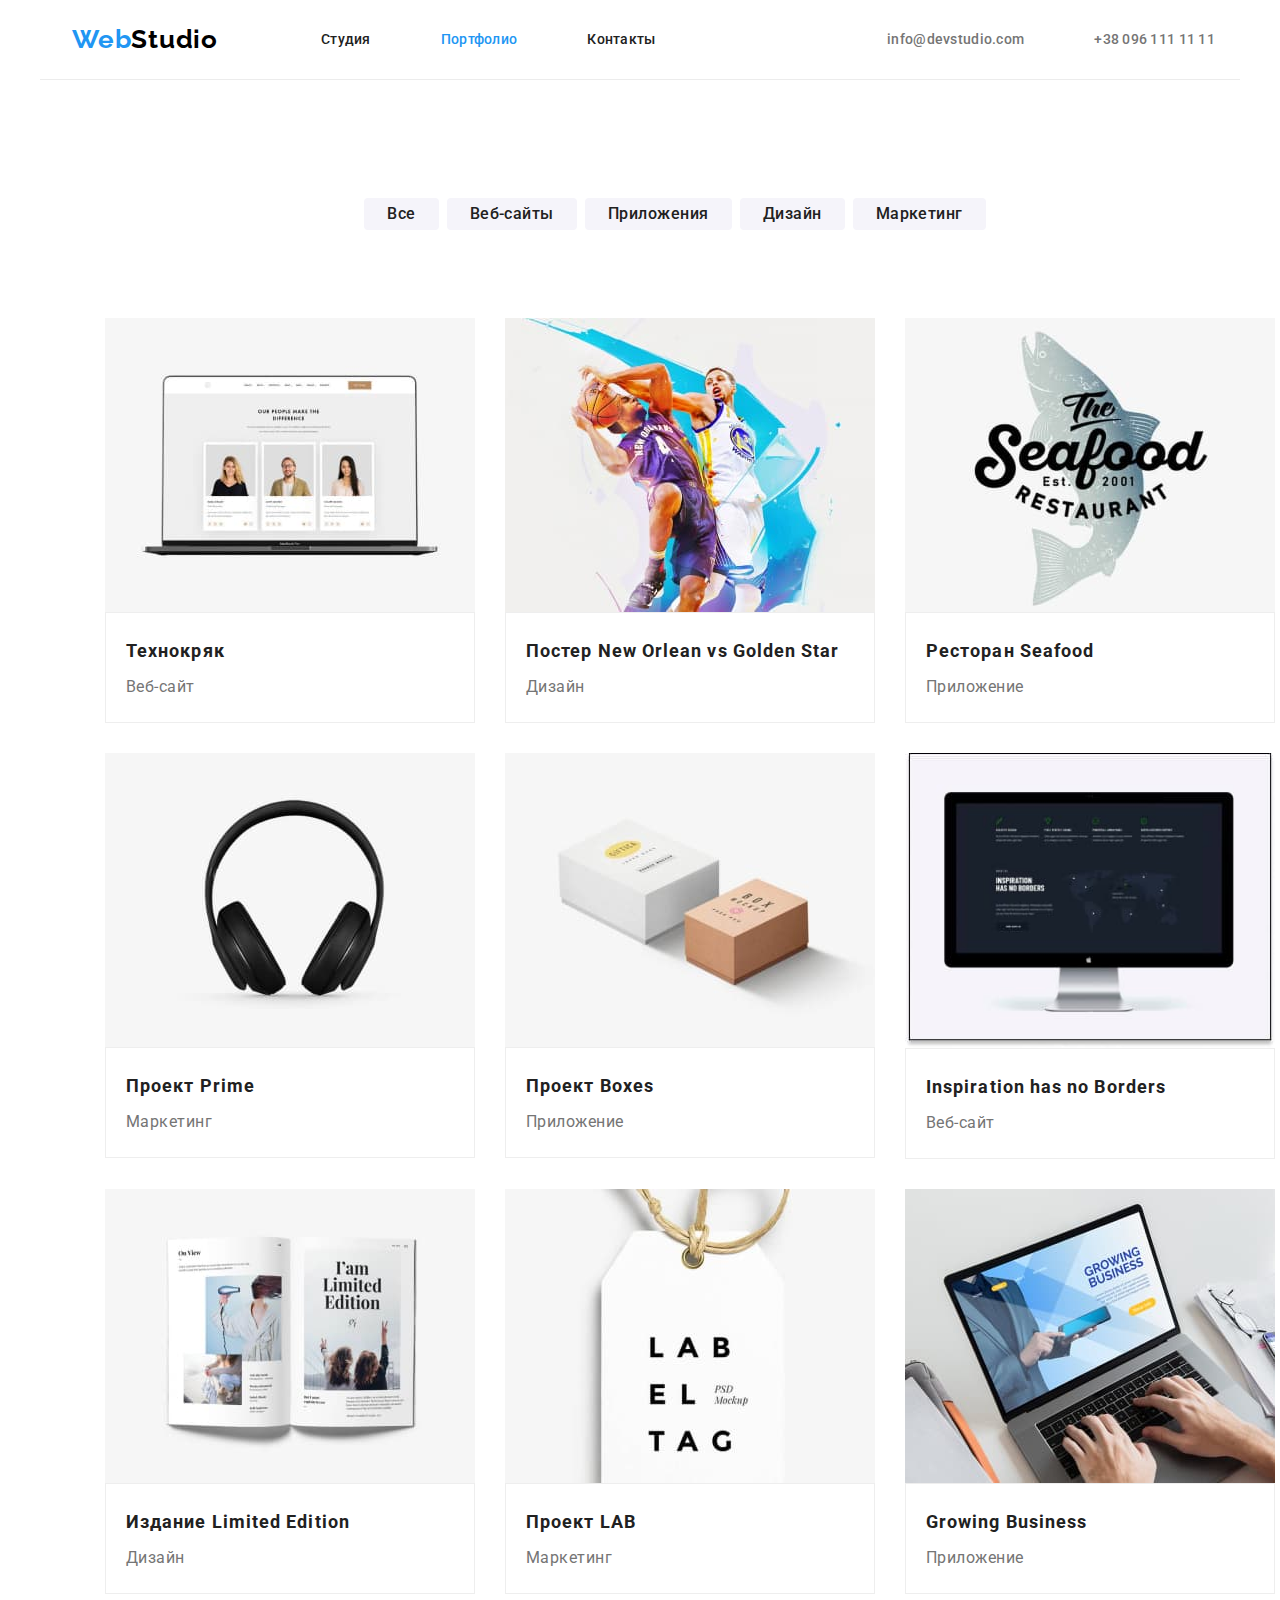
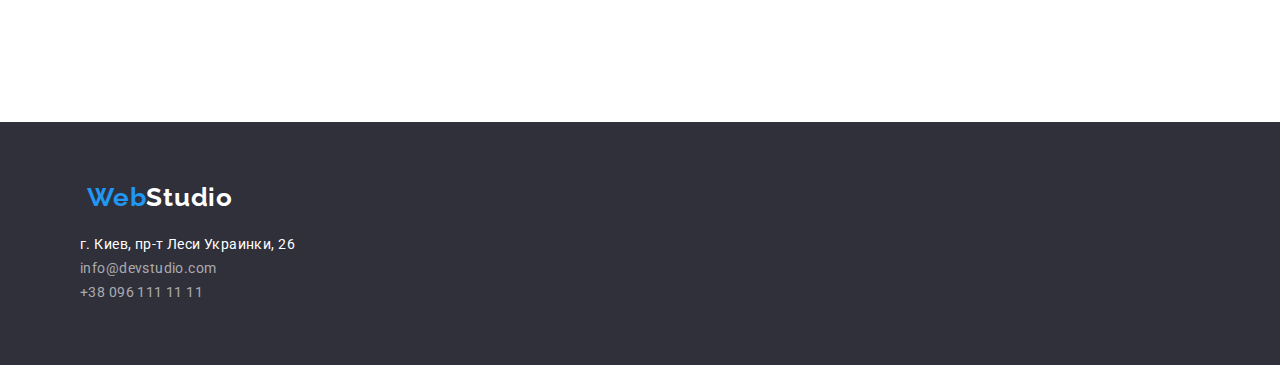
==== portfolio.html @ 70b821ac "Initial commit" ====
<!DOCTYPE html>
<html lang="ru">
  <head>
    <meta charset="UTF-8" />
    <meta http-equiv="X-UA-Compatible" content="IE=edge" />
    <meta name="viewport" content="width=device-width, initial-scale=1.0" />
    <title>Portfolio</title>

    <link rel="preconnect" href="https://fonts.gstatic.com" />
    <link
      href="https://fonts.googleapis.com/css2?family=Raleway:wght@700&family=Roboto:wght@400;500;700;900&display=swap"
      rel="stylesheet"
    />
    <link
      rel="stylesheet"
      href="https://cdnjs.cloudflare.com/ajax/libs/modern-normalize/1.0.0/modern-normalize.css"
    />

    <link rel="stylesheet" href="./css/styles.css" />
  </head>
  <body>
    <!--Шапка сайта-->
    <header>
      <div class="container main-nav line">
        <nav class="header-nav">
          <a href="./index.html" class="logo logo-nav">
            <span class="span-web">Web</span
            ><span class="span-studio">Studio</span></a
          >
          <ul class="site-nav list">
            <li class="item">
              <a href="./index.html" class="link-item">Студия</a>
            </li>
            <li class="item">
              <a href="./portfolio.html" class="link-current link-item"
                >Портфолио</a
              >
            </li>
            <li class="item"><a href="" class="link-item">Контакты</a></li>
          </ul>
        </nav>

        <ul class="list contact">
          <li class="item">
            <a href="mailto:info@devstudio.com" class="header-email link-item"
              >info@devstudio.com</a
            >
          </li>
          <li class="item">
            <a href="tel:+380961111111" class="link-item header-tel">
              +38 096 111 11 11
            </a>
          </li>
        </ul>
      </div>
    </header>

    <main>
      <section class="section">
        <div class="container">
          <h1 class="visually-hidden">Наши работы</h1>
          <h2 class="visually-hidden">Направления работы</h2>
          <ul class="work-list list button-container">
            <li class="button-item">
              <button type="button" class="button-filter text-button">
                Все
              </button>
            </li>
            <li class="button-item">
              <button type="button" class="button-filter text-button">
                Веб-сайты
              </button>
            </li>
            <li class="button-item">
              <button type="button" class="button-filter text-button">
                Приложения
              </button>
            </li>
            <li class="button-item">
              <button type="button" class="button-filter text-button">
                Дизайн
              </button>
            </li>
            <li class="button-item">
              <button type="button" class="button-filter text-button">
                Маркетинг
              </button>
            </li>
          </ul>
          <ul class="work-list list card-set">
            <li class="card-item">
              <div class="card-work">
                <a href=""
                  ><img
                    src="./images/Foto2/1foto.jpg"
                    alt="Наша команда"
                    width="370"
                    height="295"
                    class="img"
                  />
                </a>
              </div>

              <div class="description">
                <h2 class="work-title">Технокряк</h2>
                <p class="work-text">Веб-сайт</p>
              </div>
            </li>
            <li class="card-item">
              <div class="card-work">
                <a href=""
                  ><img
                    src="./images/Foto2/2foto.jpg"
                    alt="Создание постеров"
                    width="370"
                    height="295"
                    class="img"
                  />
                </a>
              </div>

              <div class="description">
                <h2 class="work-title">Постер New Orlean vs Golden Star</h2>
                <p class="work-text">Дизайн</p>
              </div>
            </li>
            <li class="card-item">
              <a href="">
                <div class="card-work">
                  <img
                    src="./images/Foto2/3foto.jpg"
                    alt="Сайт ресторана"
                    width="370"
                    height="295"
                    class="img"
                  />
                </div>
              </a>

              <div class="description">
                <h2 class="work-title">Ресторан Seafood</h2>
                <p class="work-text">Приложение</p>
              </div>
            </li>
            <li class="card-item">
              <div class="card-work">
                <a href=""
                  ><img
                    src="./images/Foto2/4foto.jpg"
                    alt="Маркетинговый проект"
                    width="370"
                    height="295"
                    class="img"
                  />
                </a>
              </div>
              <div class="description">
                <h2 class="work-title">Проект Prime</h2>
                <p class="work-text">Маркетинг</p>
              </div>
            </li>
            <li class="card-item">
              <div class="card-work">
                <a href=""
                  ><img
                    src="./images/Foto2/5foto.jpg"
                    alt="Приложение Boxes"
                    width="370"
                    height="295"
                    class="img"
                  />
                </a>
              </div>

              <div class="description">
                <h2 class="work-title">Проект Boxes</h2>
                <p class="work-text">Приложение</p>
              </div>
            </li>
            <li class="card-item">
              <div class="card-work">
                <a href=""
                  ><img
                    src="./images/Foto2/6foto.jpg"
                    alt="Создание веб-сайтов"
                    width="370"
                    height="295"
                    class="img"
                  />
                </a>
              </div>

              <div class="description">
                <h2 class="work-title">Inspiration has no Borders</h2>
                <p class="work-text">Веб-сайт</p>
              </div>
            </li>
            <li class="card-item">
              <div class="card-work">
                <a href=""
                  ><img
                    src="./images/Foto2/7foto.jpg"
                    alt="Создание дизайнов"
                    width="370"
                    height="295"
                    class="img"
                  />
                </a>
              </div>

              <div class="description">
                <h2 class="work-title">Издание Limited Edition</h2>
                <p class="work-text">Дизайн</p>
              </div>
            </li>
            <li class="card-item">
              <div class="card-work">
                <a href=""
                  ><img
                    src="./images/Foto2/8foto.jpg"
                    alt="Маркетинговый проект"
                    width="370"
                    height="295"
                    class="img"
                  />
                </a>
              </div>

              <div class="description">
                <h2 class="work-title">Проект LAB</h2>
                <p class="work-text">Маркетинг</p>
              </div>
            </li>
            <li class="card-item">
              <div class="card-work">
                <a href=""
                  ><img
                    src="./images/Foto2/9foto.jpg"
                    alt="Создание приложений"
                    width="370"
                    height="295"
                    class="img"
                  />
                </a>
              </div>

              <div class="description">
                <h2 class="work-title">Growing Business</h2>
                <p class="work-text">Приложение</p>
              </div>
            </li>
          </ul>
        </div>
      </section>
    </main>

    <footer class="section-footer">
      <div class="container">
        <div class="contact-footer">
          <div class="logo-footer">
            <a href="./" class="logo">
              <span class="span-web">Web</span
              ><span class="span-studio-footer">Studio</span></a
            >
          </div>
          <address class="address">
            <ul class="list list-footer">
              <li>
                <a
                  href="https://goo.gl/maps/Ed6KkoPYDBSFaAVK7"
                  target="_blank"
                  rel="noreferrer noopener "
                  class="link-item address"
                  >г. Киев, пр-т Леси Украинки, 26</a
                >
              </li>
              <li>
                <a href="mailto:info@devstudio.com" class="link-item email"
                  >info@devstudio.com</a
                >
              </li>
              <li>
                <a href="tel:+380961111111" class="link-item tel"
                  >+38 096 111 11 11</a
                >
              </li>
            </ul>
          </address>
        </div>
      </div>
    </footer>
  </body>
</html>
---- css/styles.css ----
:root {
  --primary-text-color: #212121;
  --secondary-text-color: #757575;
  --accent-color: #2196f3;
  --primery-white-color: #ffffff;
  --secondary-background-color: #f5f4fa;
  --accent-background-color: #2196f3;
  --button-hero-text-color: #ffffff;
  --bg-hero-color: #2f303a;
  --card-set-gap: 30px;
}
/* цвет основного текста #212121 */
/* вторичный цвет текста #757575 */
/* белый #FFFFFF */
/* акцент  #2196F3*/
/* borders  #EEEEEE*/
/*стилизация логотипа*/

html {
  box-sizing: border-box;
}
*,
*::before,
*::after {
  box-sizing: inherit;
}
body {
  font-family: 'Roboto', sans-serif;
  background-color: var(--primery-white-color);
  color: var(--primary-text-color);
}
/*утилита*/
.visually-hidden {
  position: absolute !important;
  clip: rect(1px 1px 1px 1px);
  clip: rect(1px, 1px, 1px, 1px);
  padding: 0 !important;
  border: 0 !important;
  height: 1px !important;
  width: 1px !important;
  overflow: hidden;
}
.list {
  padding: 0;
  margin: 0;
  list-style: none;
}
.container {
  width: 1200px;
  margin-left: auto;
  margin-right: auto;
  padding-left: 15px;
  padding-right: 15px;
}

.section {
  padding-top: 94px;
  padding-bottom: 94px;
}
/*оформление хедера*/
.main-nav {
  display: flex;
  align-items: center;
  height: 80px;
  width: 1200px;
}
.line {
  border-bottom: 1px solid #ececec;
}

.header-nav {
  display: flex;
  align-items: center;
}
.site-nav {
  display: flex;
}
.site-nav .item:not(:last-child) {
  margin-right: 50px;
}
.site-nav .link-current {
  color: var(--accent-color);
  text-decoration: none;
}

.contact {
  display: flex;
  margin-left: auto;
  margin-top: 0;
  margin-bottom: 0;
}
.contact .item + .item {
  margin-left: 50px;
}

.logo {
  margin-right: 93px;
  margin-left: 17px;
  font-family: Raleway;
  font-weight: bold;
  font-size: 26px;
  line-height: 1.2;
  letter-spacing: 0.03em;
  text-decoration: none;
}

.span-web {
  color: var(--accent-color);
}

.span-studio {
  color: #000000;
}

/*стилизация ссылок*/
.link-item {
  padding: 10px;
  color: var(--primary-text-color);
  font-family: Roboto;
  font-weight: 500;
  font-size: 14px;
  line-height: 1.14;
  letter-spacing: 0.02em;
  text-decoration: none;
}
.header-email,
.header-tel {
  color: var(--secondary-text-color);
  text-decoration: none;
}
.link-item:hover,
.link-item:focus {
  color: var(--accent-color);
}

/*секция герой 1 стр*/
.section-hero {
  background-color: var(--bg-hero-color);
  padding-top: 200px;
  padding-bottom: 200px;
  text-align: center;
}

.hero-title {
  margin: 0 auto;
  margin-bottom: 30px;
  max-width: 696px;
  color: var(--primery-white-color);
  font-weight: 900;
  font-size: 44px;
  line-height: 1.4;
  letter-spacing: 0.06em;
  text-transform: uppercase;
  text-align: center;
}
.hero-button {
  margin-right: auto;
  margin-left: auto;
  border-radius: 4px;
  padding: 10px 32px;
  min-width: 200px;
  border: 1px solid transparent;
  height: 50px;
  color: var(--button-hero-text-color);
  background-color: var(--accent-color);
  font-weight: 700;
  font-size: 16px;
  line-height: 1.9;
  display: flex;
  letter-spacing: 0.06em;
}
.hero-button:hover,
.hero-button:focus {
  cursor: pointer;
  color: var(--button-hero-text-color);
  background-color: #188ce8;
}
/*секция преимущества*/
.advantages {
  display: flex;
  flex-direction: row;
  margin-left: -15px;
  margin-right: -15px;
}
.item-advantages {
  align-items: center;
  width: 270px;
  margin-top: 0;
  margin-bottom: 0;
  margin-left: 15px;
  margin-right: 15px;
}
.business {
  display: flex;
  flex-direction: row;
  /*width: calc(100%-60px/3);*/
  margin-left: -30px;
}
.business-item {
  width: 370px;
  margin-right: 30px;
}
.business-item:last-child {
  margin-right: 0;
}
.team-cards {
  display: flex;
  flex-direction: row;
  margin-right: -30px;
}
.card {
  width: 270px;
  margin-right: 30px;
  border-radius: 0px 0px 4px 4px;
}
.card:last-child {
  margin-right: 0;
}
.content-card {
  display: flex;
  flex-wrap: wrap;
  flex-direction: column;
  padding-top: 30px;
  text-align: center;
  border-bottom-width: 1px;
  border-bottom-style: solid;
  border-bottom-color: #eeeeee;
}

.img {
  display: block;
  max-width: 100%;
  height: auto;
}

/*заголовки секций*/
.title-section {
  margin-top: 0;
  margin-bottom: 50px;
  color: var(--primary-text-color);
  font-weight: 700;
  font-size: 36px;
  line-height: 1.16;
  text-align: center;
  letter-spacing: 0.03em;
}
/*заголовки h2*/
.title-content {
  margin-top: 0;
  margin-bottom: 0;
  color: var(--primary-text-color);
  font-weight: 700;
  font-size: 14px;
  line-height: 1.14;
  letter-spacing: 0.03em;
  text-transform: uppercase;
}
/*текстовый контент в секциях*/
.team {
  background-color: var(--secondary-background-color);
}
.p-text {
  margin-top: 0;
  margin-bottom: 0;
  padding-top: 10px;
  color: var(--secondary-text-color);
  font-size: 14px;
  line-height: 1.7;
  letter-spacing: 0.03em;
}

/*имена в секции команда*/
.team-name {
  margin-top: 0;
  margin-bottom: 0;
  padding-bottom: 10px;
  font-weight: 500;
  font-size: 16px;
  line-height: 1.9;
  letter-spacing: 0.03em;
  color: var(--primary-text-color);
  text-align: center;
}
/*профессии в секции команда*/
.prof-item {
  margin-top: 0;
  margin-bottom: 0;
  padding-bottom: 30px;
  color: var(--secondary-text-color);
  font-size: 16px;
  line-height: 1.9px;
  letter-spacing: 0.03em;
  text-align: center;
}
/*кнопки на странице портфолио*/
.button-filter {
  border-radius: 4px;
  padding: 6px 22px;
  border: 1px solid transparent;
  font-weight: 500;
  text-align: center;
  letter-spacing: 0.03em;
  color: var(--primary-text-color);
  background-color: var(--secondary-background-color);
}

.work.text-button {
  color: var(--primary-text-color);
  font-weight: 500;
  font-size: 16px;
  line-height: 1.6px;
  letter-spacing: 0.03em;
}

.button-filter:hover,
.button-filter:focus {
  cursor: pointer;
  color: var(--primery-white-color);
  background-color: var(--accent-background-color);
}
.button-container {
  display: flex;
  list-style: none;
  align-items: center;
  justify-content: center;
  height: 80px;
  width: 1200px;
}
.button-item {
  margin-right: 8px;
}
.button-item:last-child {
  margin-right: 0;
}

/*заголовки h2 списка работ*/
.work-title {
  margin-top: 0;
  margin-bottom: 0;
  color: var(--primary-text-color);
  font-weight: 700;
  font-size: 18px;
  line-height: 2;
  letter-spacing: 0.06em;
}
/*текст списка работ*/

.work-text {
  margin: 0;
  padding-top: 4px;
  color: var(--secondary-text-color);
  font-size: 16px;
  line-height: 1.8;
  letter-spacing: 0.03em;
}
.card-set {
  padding: 0;
  margin: 0;
  display: flex;
  flex-wrap: wrap;
  margin-left: calc(-1 * var(--card-set-gap));
  margin-top: calc(-1 * var(--card-set-gap));
  list-style: none;
}
.card-set > .card-item {
  margin-left: var(--card-set-gap);
  margin-top: var(--card-set-gap);
  flex-basis: calc(100% / 3 - var(--card-set-gap));
}
.card-set:ntn-child(3n) {
  margin-right: 0;
}

.description {
  padding-left: 20px;
  padding-right: 20px;
  padding-top: 20px;
  padding-bottom: 20px;
  border: 1px solid #eeeeee;
}
.work-list {
  width: 1240px;
  padding-left: 20px;
  padding-right: 20px;
  margin-left: auto;
  margin-right: auto;
  margin-top: 0;
  margin-bottom: 34px;
}

/*футер*/
.span-studio-footer {
  color: var(--primery-white-color);
}
.logo-footer {
  padding-top: 60px;
  padding-left: 201px;
  padding-right: 1226px;
}

.section-footer {
  background-color: var(--bg-hero-color);
}
.address {
  color: var(--button-hero-text-color);
  font-weight: 400;
  font-size: 14px;
  line-height: 1.7;
  letter-spacing: 0.03em;
  font-style: normal;
  text-decoration: none;
}
.email,
.tel {
  color: rgba(255, 255, 255, 0.6);
  font-weight: 400;
  font-size: 14px;
  line-height: 1.7;
  letter-spacing: 0.03em;
  text-decoration: none;
}
.list-footer {
  list-style: none;
  margin-top: 0;
  margin-bottom: 0;
  margin-left: 0;
  padding-bottom: 60px;
  padding-left: 15px;
}
.logo-footer {
  display: block;
  padding-top: 60px;
  padding-left: 15px;
  margin-bottom: 20px;
  margin-left: 0;
  margin-right: auto;
}
.contact-footer {
  display: flex;
  flex-direction: column;
  justify-content: flex-start;
}
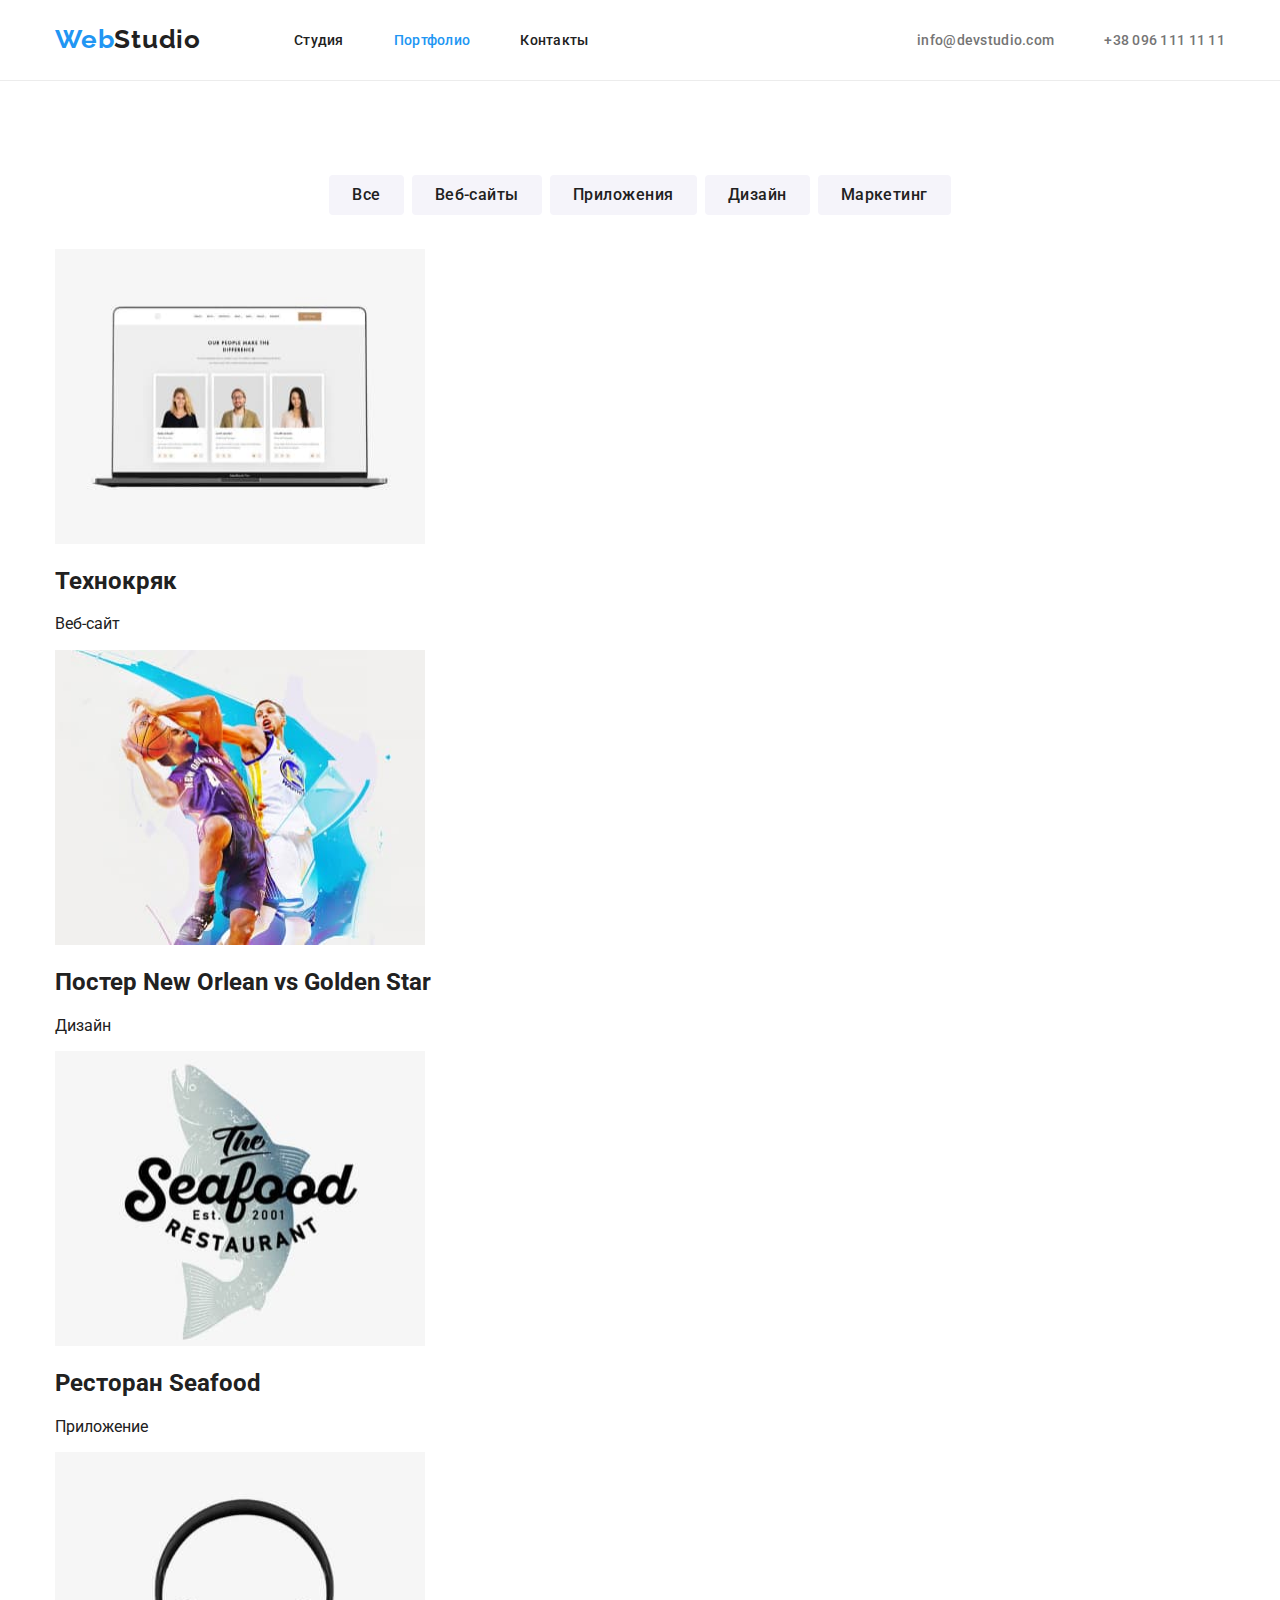
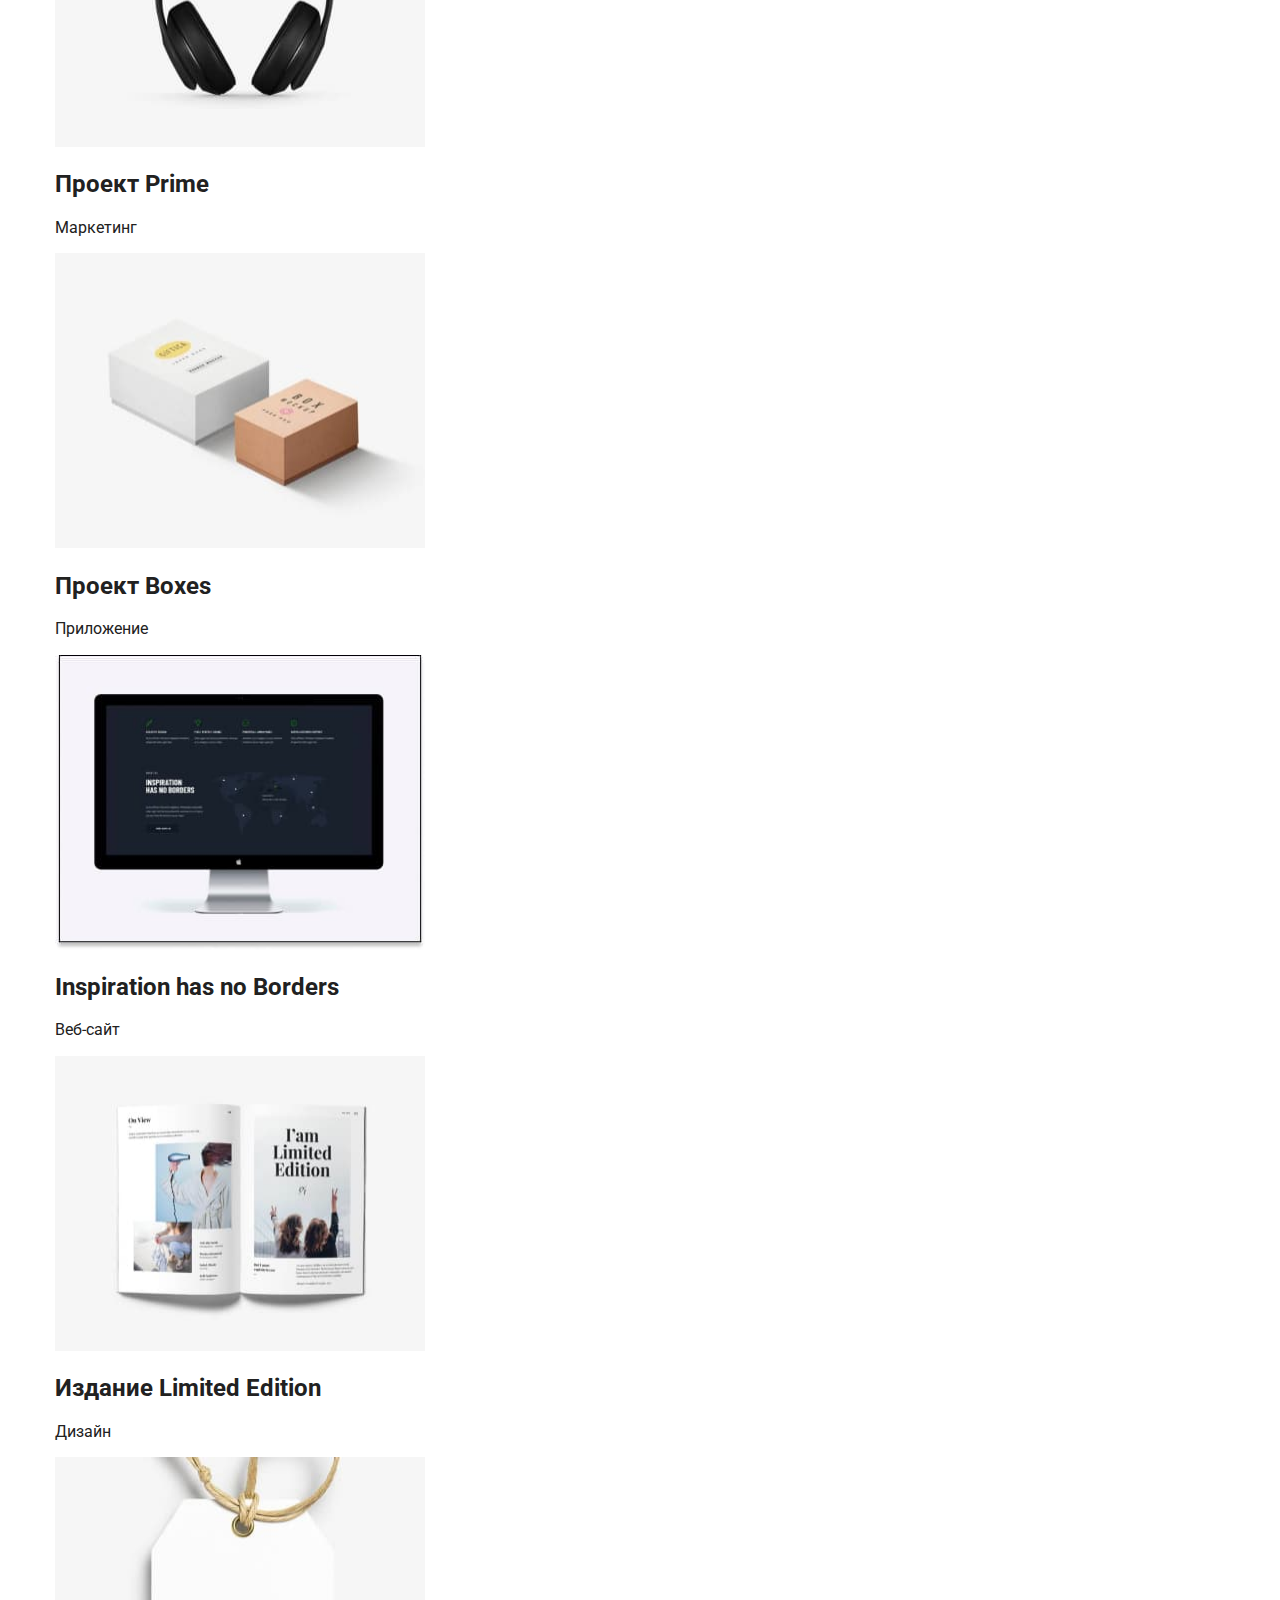
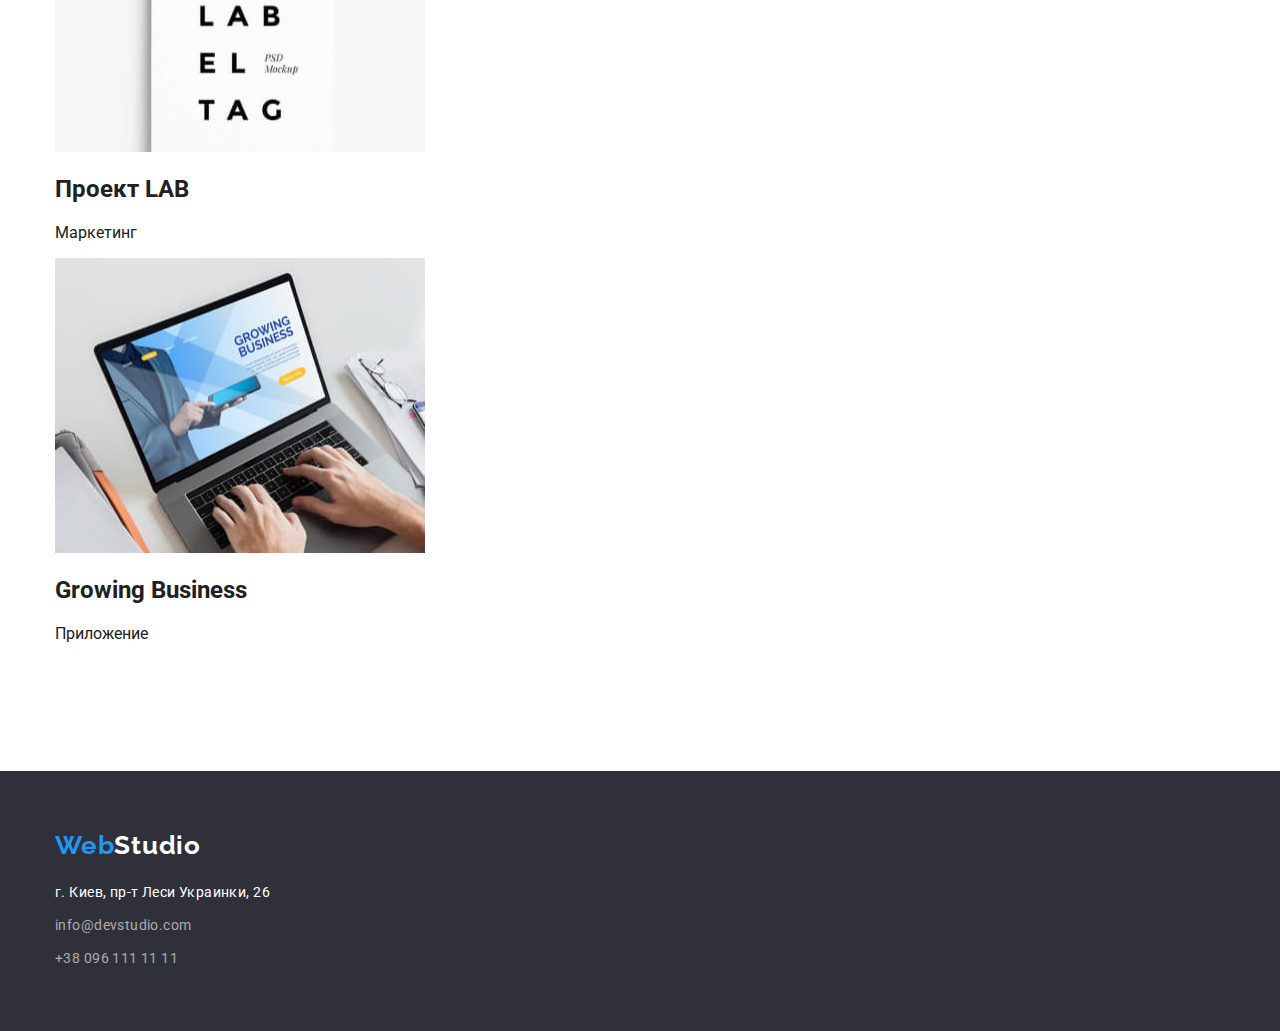
==== commit 0d854906: "стилизация и позиционирование" ====
--- a/portfolio.html
+++ b/portfolio.html
@@ -20,34 +20,34 @@
   </head>
   <body>
     <!--Шапка сайта-->
-    <header>
-      <div class="container main-nav line">
+    <header class="line">
+      <div class="container main-nav">
         <nav class="header-nav">
-          <a href="./index.html" class="logo logo-nav">
+          <a href="./index.html" class="logo link logo-nav">
             <span class="span-web">Web</span
             ><span class="span-studio">Studio</span></a
           >
           <ul class="site-nav list">
             <li class="item">
-              <a href="./index.html" class="link-item">Студия</a>
+              <a href="./index.html" class="link link-item">Студия</a>
             </li>
             <li class="item">
-              <a href="./portfolio.html" class="link-current link-item"
+              <a href="./portfolio.html" class="link link-current link-item"
                 >Портфолио</a
               >
             </li>
-            <li class="item"><a href="" class="link-item">Контакты</a></li>
+            <li class="item"><a href="" class="link link-item">Контакты</a></li>
           </ul>
         </nav>
 
         <ul class="list contact">
           <li class="item">
-            <a href="mailto:info@devstudio.com" class="header-email link-item"
+            <a href="mailto:info@devstudio.com" class="link header-email"
               >info@devstudio.com</a
             >
           </li>
           <li class="item">
-            <a href="tel:+380961111111" class="link-item header-tel">
+            <a href="tel:+380961111111" class="link header-tel">
               +38 096 111 11 11
             </a>
           </li>
@@ -60,7 +60,7 @@
         <div class="container">
           <h1 class="visually-hidden">Наши работы</h1>
           <h2 class="visually-hidden">Направления работы</h2>
-          <ul class="work-list list button-container">
+          <ul class="work-list list buttons">
             <li class="button-item">
               <button type="button" class="button-filter text-button">
                 Все
@@ -90,7 +90,7 @@
           <ul class="work-list list card-set">
             <li class="card-item">
               <div class="card-work">
-                <a href=""
+                <a href="" class="link"
                   ><img
                     src="./images/Foto2/1foto.jpg"
                     alt="Наша команда"
@@ -108,7 +108,7 @@
             </li>
             <li class="card-item">
               <div class="card-work">
-                <a href=""
+                <a href="" class="link"
                   ><img
                     src="./images/Foto2/2foto.jpg"
                     alt="Создание постеров"
@@ -125,7 +125,7 @@
               </div>
             </li>
             <li class="card-item">
-              <a href="">
+              <a href="" class="link">
                 <div class="card-work">
                   <img
                     src="./images/Foto2/3foto.jpg"
@@ -144,7 +144,7 @@
             </li>
             <li class="card-item">
               <div class="card-work">
-                <a href=""
+                <a href="" class="link"
                   ><img
                     src="./images/Foto2/4foto.jpg"
                     alt="Маркетинговый проект"
@@ -161,7 +161,7 @@
             </li>
             <li class="card-item">
               <div class="card-work">
-                <a href=""
+                <a href="" class="link"
                   ><img
                     src="./images/Foto2/5foto.jpg"
                     alt="Приложение Boxes"
@@ -179,7 +179,7 @@
             </li>
             <li class="card-item">
               <div class="card-work">
-                <a href=""
+                <a href="" class="link"
                   ><img
                     src="./images/Foto2/6foto.jpg"
                     alt="Создание веб-сайтов"
@@ -197,7 +197,7 @@
             </li>
             <li class="card-item">
               <div class="card-work">
-                <a href=""
+                <a href="" class="link"
                   ><img
                     src="./images/Foto2/7foto.jpg"
                     alt="Создание дизайнов"
@@ -215,7 +215,7 @@
             </li>
             <li class="card-item">
               <div class="card-work">
-                <a href=""
+                <a href="" class="link"
                   ><img
                     src="./images/Foto2/8foto.jpg"
                     alt="Маркетинговый проект"
@@ -233,7 +233,7 @@
             </li>
             <li class="card-item">
               <div class="card-work">
-                <a href=""
+                <a href="" class="link"
                   ><img
                     src="./images/Foto2/9foto.jpg"
                     alt="Создание приложений"
@@ -258,29 +258,29 @@
       <div class="container">
         <div class="contact-footer">
           <div class="logo-footer">
-            <a href="./" class="logo">
+            <a href="./" class="link logo">
               <span class="span-web">Web</span
               ><span class="span-studio-footer">Studio</span></a
             >
           </div>
           <address class="address">
             <ul class="list list-footer">
-              <li>
+              <li class="item-contact">
                 <a
                   href="https://goo.gl/maps/Ed6KkoPYDBSFaAVK7"
                   target="_blank"
                   rel="noreferrer noopener "
-                  class="link-item address"
+                  class="link address"
                   >г. Киев, пр-т Леси Украинки, 26</a
                 >
               </li>
-              <li>
-                <a href="mailto:info@devstudio.com" class="link-item email"
+              <li class="item-contact">
+                <a href="mailto:info@devstudio.com" class="link email"
                   >info@devstudio.com</a
                 >
               </li>
-              <li>
-                <a href="tel:+380961111111" class="link-item tel"
+              <li class="item-contact">
+                <a href="tel:+380961111111" class="link tel"
                   >+38 096 111 11 11</a
                 >
               </li>
--- a/css/styles.css
+++ b/css/styles.css
@@ -41,23 +41,39 @@
   overflow: hidden;
 }
 .list {
+  margin: 0;
   padding: 0;
-  margin: 0;
   list-style: none;
 }
 .container {
   width: 1200px;
-  margin-left: auto;
-  margin-right: auto;
   padding-left: 15px;
   padding-right: 15px;
-}
-
+  margin-left: auto;
+  margin-right: auto;
+}
 .section {
   padding-top: 94px;
   padding-bottom: 94px;
 }
-/*оформление хедера*/
+.title-section {
+  margin-top: 0;
+  margin-bottom: 50px;
+  color: var(--primary-text-color);
+  font-weight: 700;
+  font-size: 36px;
+  line-height: 1.16;
+  text-align: center;
+  letter-spacing: 0.03em;
+}
+.link {
+  text-decoration: none;
+}
+.link:hover,
+.link:focus {
+  color: var(--accent-color);
+}
+/*хедер*/
 .main-nav {
   display: flex;
   align-items: center;
@@ -94,53 +110,46 @@
 }
 
 .logo {
-  margin-right: 93px;
-  margin-left: 17px;
   font-family: Raleway;
   font-weight: bold;
   font-size: 26px;
-  line-height: 1.2;
+  line-height: 1, 19;
   letter-spacing: 0.03em;
   text-decoration: none;
 }
-
+.logo-nav {
+  display: block;
+  margin-right: 93px;
+}
 .span-web {
   color: var(--accent-color);
 }
-
 .span-studio {
-  color: #000000;
-}
-
-/*стилизация ссылок*/
+  color: var(--primary-text-color);
+}
 .link-item {
-  padding: 10px;
-  color: var(--primary-text-color);
-  font-family: Roboto;
   font-weight: 500;
   font-size: 14px;
   line-height: 1.14;
   letter-spacing: 0.02em;
-  text-decoration: none;
+  color: var(--primary-text-color);
 }
 .header-email,
 .header-tel {
+  font-weight: 500;
+  font-size: 14px;
+  line-height: 1.14;
+  letter-spacing: 0.02em;
   color: var(--secondary-text-color);
-  text-decoration: none;
-}
-.link-item:hover,
-.link-item:focus {
-  color: var(--accent-color);
-}
-
-/*секция герой 1 стр*/
+}
+/*герой*/
+
 .section-hero {
   background-color: var(--bg-hero-color);
   padding-top: 200px;
   padding-bottom: 200px;
   text-align: center;
 }
-
 .hero-title {
   margin: 0 auto;
   margin-bottom: 30px;
@@ -175,124 +184,31 @@
   color: var(--button-hero-text-color);
   background-color: #188ce8;
 }
-/*секция преимущества*/
-.advantages {
-  display: flex;
-  flex-direction: row;
-  margin-left: -15px;
-  margin-right: -15px;
-}
-.item-advantages {
-  align-items: center;
-  width: 270px;
-  margin-top: 0;
-  margin-bottom: 0;
-  margin-left: 15px;
-  margin-right: 15px;
-}
-.business {
-  display: flex;
-  flex-direction: row;
-  /*width: calc(100%-60px/3);*/
-  margin-left: -30px;
-}
-.business-item {
-  width: 370px;
-  margin-right: 30px;
-}
-.business-item:last-child {
-  margin-right: 0;
-}
-.team-cards {
-  display: flex;
-  flex-direction: row;
-  margin-right: -30px;
-}
-.card {
-  width: 270px;
-  margin-right: 30px;
-  border-radius: 0px 0px 4px 4px;
-}
-.card:last-child {
-  margin-right: 0;
-}
-.content-card {
-  display: flex;
-  flex-wrap: wrap;
-  flex-direction: column;
-  padding-top: 30px;
-  text-align: center;
-  border-bottom-width: 1px;
-  border-bottom-style: solid;
-  border-bottom-color: #eeeeee;
-}
-
-.img {
-  display: block;
-  max-width: 100%;
-  height: auto;
-}
-
-/*заголовки секций*/
-.title-section {
-  margin-top: 0;
-  margin-bottom: 50px;
-  color: var(--primary-text-color);
-  font-weight: 700;
-  font-size: 36px;
-  line-height: 1.16;
-  text-align: center;
-  letter-spacing: 0.03em;
-}
-/*заголовки h2*/
+/*преимущества*/
+.section-advantages {
+  padding-top: 94px;
+  padding-bottom: 0;
+}
 .title-content {
-  margin-top: 0;
-  margin-bottom: 0;
-  color: var(--primary-text-color);
-  font-weight: 700;
-  font-size: 14px;
-  line-height: 1.14;
+  font-weight: bold;
+  font-size: 14px;
+  line-height: 1, 14;
   letter-spacing: 0.03em;
   text-transform: uppercase;
-}
-/*текстовый контент в секциях*/
-.team {
-  background-color: var(--secondary-background-color);
+  color: var(--primary-text-color);
+  margin-top: 0;
+  margin-bottom: 10px;
 }
 .p-text {
-  margin-top: 0;
-  margin-bottom: 0;
-  padding-top: 10px;
-  color: var(--secondary-text-color);
-  font-size: 14px;
-  line-height: 1.7;
-  letter-spacing: 0.03em;
-}
-
-/*имена в секции команда*/
-.team-name {
-  margin-top: 0;
-  margin-bottom: 0;
-  padding-bottom: 10px;
-  font-weight: 500;
-  font-size: 16px;
-  line-height: 1.9;
-  letter-spacing: 0.03em;
-  color: var(--primary-text-color);
-  text-align: center;
-}
-/*профессии в секции команда*/
-.prof-item {
-  margin-top: 0;
-  margin-bottom: 0;
-  padding-bottom: 30px;
-  color: var(--secondary-text-color);
-  font-size: 16px;
-  line-height: 1.9px;
-  letter-spacing: 0.03em;
-  text-align: center;
-}
-/*кнопки на странице портфолио*/
+}
+/*buttons*/
+.work-list {
+  margin-left: auto;
+  margin-right: auto;
+  margin-top: 0;
+  margin-bottom: 34px;
+}
+
 .button-filter {
   border-radius: 4px;
   padding: 6px 22px;
@@ -303,28 +219,19 @@
   color: var(--primary-text-color);
   background-color: var(--secondary-background-color);
 }
-
-.work.text-button {
-  color: var(--primary-text-color);
-  font-weight: 500;
-  font-size: 16px;
-  line-height: 1.6px;
-  letter-spacing: 0.03em;
-}
-
 .button-filter:hover,
 .button-filter:focus {
   cursor: pointer;
   color: var(--primery-white-color);
   background-color: var(--accent-background-color);
 }
-.button-container {
-  display: flex;
-  list-style: none;
-  align-items: center;
-  justify-content: center;
-  height: 80px;
-  width: 1200px;
+.text-button {
+  font-weight: 500;
+  font-size: 16px;
+  line-height: 1.6;
+  text-align: center;
+  letter-spacing: 0.03em;
+  color: var(--primary-text-color);
 }
 .button-item {
   margin-right: 8px;
@@ -332,111 +239,42 @@
 .button-item:last-child {
   margin-right: 0;
 }
-
-/*заголовки h2 списка работ*/
-.work-title {
-  margin-top: 0;
-  margin-bottom: 0;
-  color: var(--primary-text-color);
-  font-weight: 700;
-  font-size: 18px;
-  line-height: 2;
-  letter-spacing: 0.06em;
-}
-/*текст списка работ*/
-
-.work-text {
-  margin: 0;
-  padding-top: 4px;
-  color: var(--secondary-text-color);
-  font-size: 16px;
-  line-height: 1.8;
-  letter-spacing: 0.03em;
-}
-.card-set {
-  padding: 0;
-  margin: 0;
-  display: flex;
-  flex-wrap: wrap;
-  margin-left: calc(-1 * var(--card-set-gap));
-  margin-top: calc(-1 * var(--card-set-gap));
-  list-style: none;
-}
-.card-set > .card-item {
-  margin-left: var(--card-set-gap);
-  margin-top: var(--card-set-gap);
-  flex-basis: calc(100% / 3 - var(--card-set-gap));
-}
-.card-set:ntn-child(3n) {
-  margin-right: 0;
-}
-
-.description {
-  padding-left: 20px;
-  padding-right: 20px;
-  padding-top: 20px;
-  padding-bottom: 20px;
-  border: 1px solid #eeeeee;
-}
-.work-list {
-  width: 1240px;
-  padding-left: 20px;
-  padding-right: 20px;
-  margin-left: auto;
-  margin-right: auto;
-  margin-top: 0;
-  margin-bottom: 34px;
-}
-
-/*футер*/
-.span-studio-footer {
-  color: var(--primery-white-color);
-}
-.logo-footer {
-  padding-top: 60px;
-  padding-left: 201px;
-  padding-right: 1226px;
-}
-
+.buttons {
+  display: flex;
+  justify-content: center;
+}
+/*Footer*/
 .section-footer {
   background-color: var(--bg-hero-color);
 }
+.logo-footer {
+  margin-bottom: 20px;
+  padding-top: 60px;
+}
+.list-footer {
+  padding-bottom: 60px;
+}
+
+.span-studio-footer {
+  color: var(--button-hero-text-color);
+}
 .address {
-  color: var(--button-hero-text-color);
-  font-weight: 400;
   font-size: 14px;
   line-height: 1.7;
   letter-spacing: 0.03em;
+  color: #ffffff;
   font-style: normal;
-  text-decoration: none;
 }
 .email,
 .tel {
+  font-size: 14px;
+  line-height: 1.7;
+  letter-spacing: 0.03em;
   color: rgba(255, 255, 255, 0.6);
-  font-weight: 400;
-  font-size: 14px;
-  line-height: 1.7;
-  letter-spacing: 0.03em;
-  text-decoration: none;
-}
-.list-footer {
-  list-style: none;
-  margin-top: 0;
+}
+.item-contact {
+  margin-bottom: 9px;
+}
+.item-contact:last-child {
   margin-bottom: 0;
-  margin-left: 0;
-  padding-bottom: 60px;
-  padding-left: 15px;
-}
-.logo-footer {
-  display: block;
-  padding-top: 60px;
-  padding-left: 15px;
-  margin-bottom: 20px;
-  margin-left: 0;
-  margin-right: auto;
-}
-.contact-footer {
-  display: flex;
-  flex-direction: column;
-  justify-content: flex-start;
-}
+}
